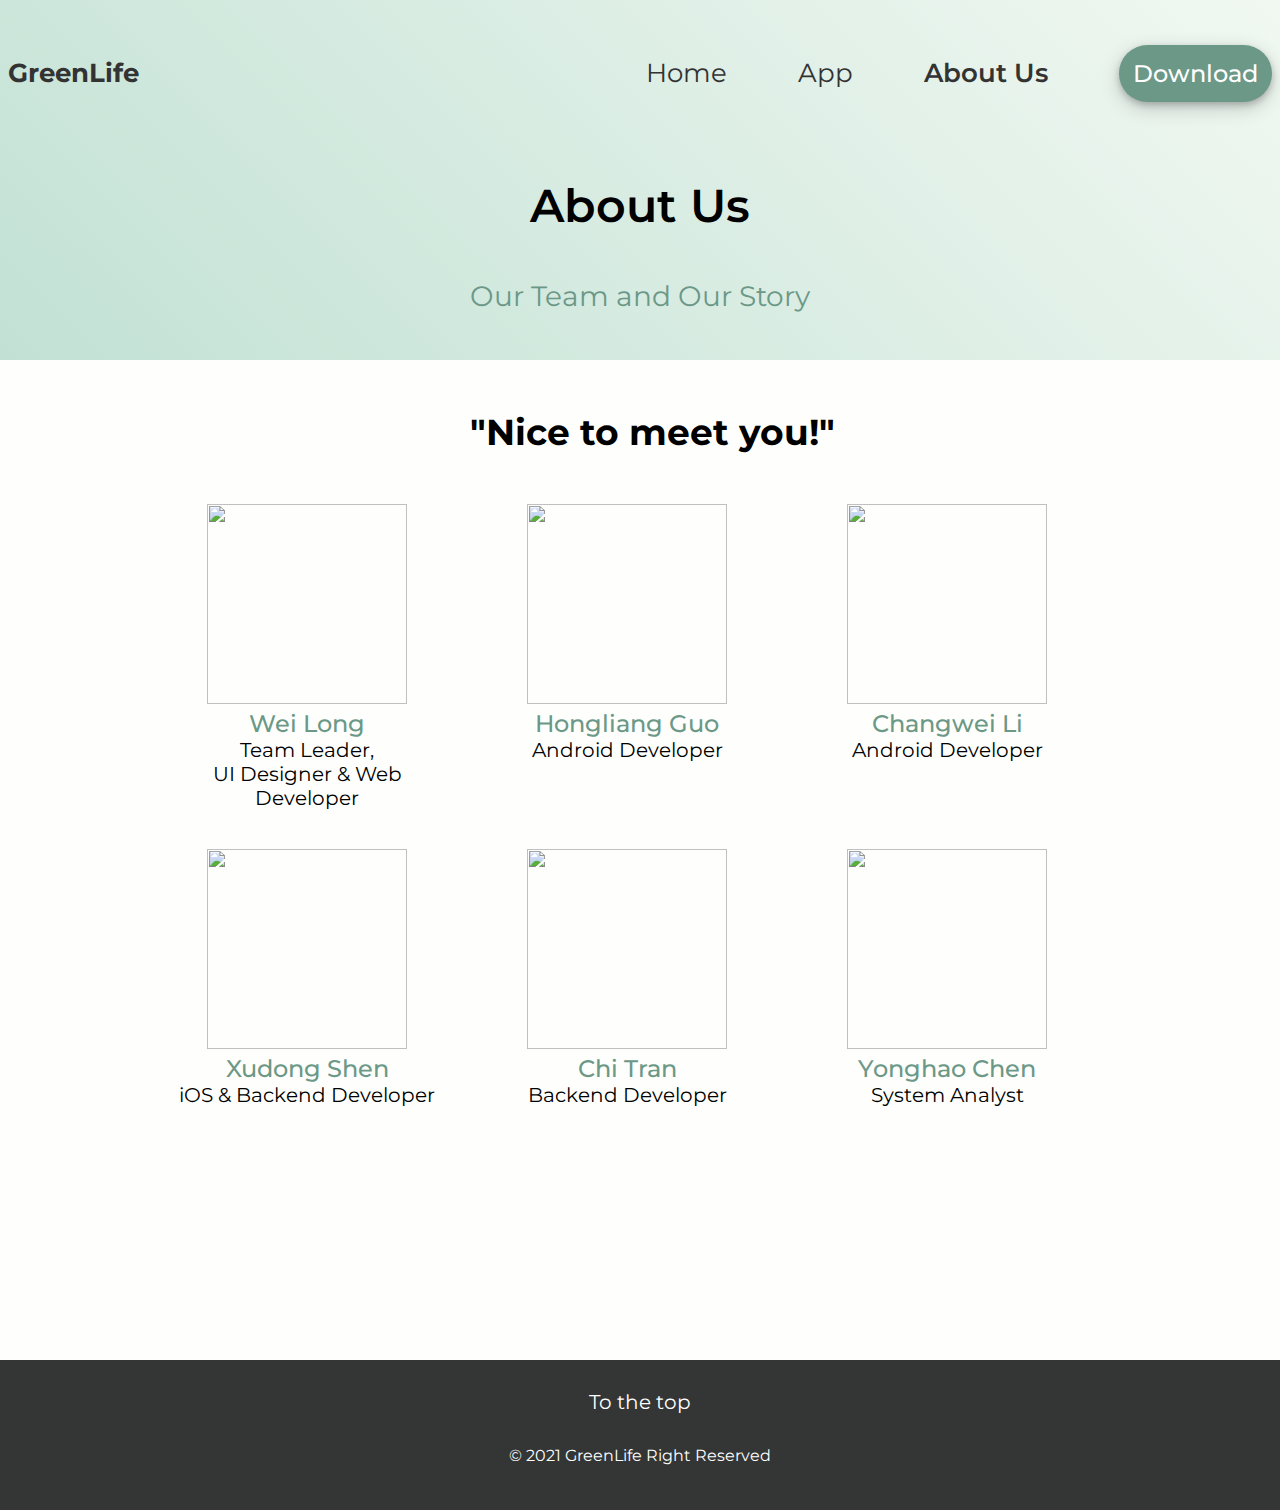
==== aboutus.html @ 53b72eca "Update aboutus.html" ====
<!DOCTYPE html>
<html lang="en">
<head>
    <meta charset="UTF-8">
    <meta http-equiv="X-UA-Compatible" content="IE=edge">
    <meta name="viewport" content="width=device-width, initial-scale=1.0">
    <title>GreenLife - About Us</title>
    <link rel="preconnect" href="https://fonts.googleapis.com"> 
    <link rel="preconnect" href="https://fonts.gstatic.com" crossorigin> 
    <link href="https://fonts.googleapis.com/css2?family=Montserrat:wght@300;400;500;600;700&display=swap" rel="stylesheet">
    <link rel="stylesheet" href="style.css">
</head>
<body>
    <div class="otherTopSection">
        <nav name="top" class="topNav">
            <span id="productName">GreenLife</span>
            <span id="othernavTitle1" class="navTitles"><a href="index.html">Home</a></span>
            <span class="navTitles"><a href="#">App</a></span>
            <span class="navTitles" id="highlight"><a href="#">About Us</a></span>
            <button id="download" class="navTitles" type="button" onclick="window.location.href='download.html'">Download</button>
        </nav>
        <p class="pageTitle">About Us</p>
        <span class="pageSubtitle">Our Team and Our Story</span>
    </div>
    <div id="aboutusBody" class="otherBody">
        <p class="greating">"Nice to meet you!"</p>
        <div class="firstRow">
            <div class="member1">
                <img src="" alt="">
                <p class="memberName">Wei Long</p>
                <p>Team Leader,<br>UI Designer & Web Developer</p>
            </div>
            <div class="member1">
                <img src="" alt="">
                <p class="memberName">Hongliang Guo</p>
                <p>Android Developer</p>
            </div>
            <div class="member3">
                <img src="" alt="">
                <p class="memberName">Changwei Li</p>
                <p>Android Developer</p>
            </div>
        </div>
        <div class="SecondRow">
            <div class="member4">
                <img src="" alt="">
                <p class="memberName">Xudong Shen</p>
                <p>iOS & Backend Developer</p>
            </div>
            <div class="member4">
                <img src="" alt="">
                <p class="memberName">Chi Tran</p>
                <p>Backend Developer</p>
            </div>
            <div class="member5">
                <img src="" alt="">
                <p class="memberName">Yonghao Chen</p>
                <p>System Analyst</p>
            </div>
        </div>
    </div>

    <div class="footer">
        <div><a class="goTop" href="#top">To the top</a></div>
        <p>&copy; 2021 GreenLife Right Reserved</p>
    </div>
</body>
</html>
---- style.css ----
*,
*:before,
*:after {
    margin: 0;
    padding: 0;
    box-sizing: border-box;
    -moz-box-sizing: border-box;
    -webkit-box-sizing: border-box;
}

body {
    font-family: 'Montserrat';
}

a {
    text-decoration: none;
    color: #333333;
}

a:hover {
    color: #6B9887;
}

#topSection {
    height: 750px;
    width: 100%;
    background: #C2E1D4;
    background: -webkit-linear-gradient(-135deg, #F1F8F2, #C2E1D4);
    background: linear-gradient(-135deg,#F1F8F2, #C2E1D4);
    overflow: hidden;
}

.otherTopSection {
    width: 100%;
    height: 360px;
    background: #C2E1D4;
    background: -webkit-linear-gradient(-135deg, #F1F8F2, #C2E1D4);
    background: linear-gradient(-135deg,#F1F8F2, #C2E1D4);
    text-align: center;
}

.topNav {
    font-size: 26px;
    padding-top: 45px;
    width: 100%;
    color: #333333;
    margin: 0 auto;
    display: inline-block;
    text-align: center;
}

#productName {
    font-weight: 700;
}

#headerImg {
    padding-left: 10%;
    padding-top: 35px;
    float: left;
    transform:scale(0.85);
    -ms-transform:scale(0.85);
    -webkit-transform:scale(0.85);
    -o-transform:scale(0.85);
    -moz-transform:scale(0.85);
}

#titleSection {
    padding-top: 185px;
    padding-left: 51%;
}

.subTitle {
    font-weight: 400;
    font-size: 32px;
    color: #6B9887;
    padding-bottom: 34px ;
}

.mainTitle {
    font-weight: 700;
    font-size: 50px;
    color: #333333;
}

.pageTitle {
    font-weight: 600;
    font-size: 46px;
    padding-top: 75px;
    padding-bottom: 45px;
    text-align: center;
}

.pageSubtitle {
    font-weight: 400;
    font-size: 28px;
    color: #6B9887;
    /*border-color: #6B9887;
    border-width: 0 0 3px 0;
    border-style: solid;*/
}

#navTitle1 {
    padding-left: 39%;
    font-weight: 600;
}

#othernavTitle1 {
    padding-left: 39%;
}

#highlight {
    font-weight: 600;
}

.navTitles {
    padding-right: 5%;
}

#download {
    background-color: #6B9887;
    color: #ffffff;
    border: none;
    border-radius: 40px;
    font-size: 24px;
    text-align: center;
    text-decoration: none;
    font-family: 'Montserrat';
    padding: 14px;
    font-weight: 500;
    box-shadow: 0 3px 6px 0 rgba(0, 0, 0, 0.2), 0 6px 20px 0 rgba(0, 0, 0, 0.19);
}

#otherdownload {
    background-color: #6B9887;
    color: #ffffff;
    border: none;
    border-radius: 40px;
    text-align: center;
    text-decoration: none;
    font-family: 'Montserrat';
    font-weight: 500;
    box-shadow: 0 3px 6px 0 rgba(0, 0, 0, 0.2), 0 6px 20px 0 rgba(0, 0, 0, 0.19);
    font-size: 22px;
    padding: 10px;
}

#download:hover {
    background-color: #558D77;
}

.bodySection {
    width: 100%;
    height: 700px;
    background-color: #FEFFFC;
}

.otherBody {
    width: 100%;
    background-color: #FEFFFC;
}

#aboutusBody {
    height: 1000px;
    text-align: center;
}

.greating {
    font-size: 36px;
    font-weight: 700;
    padding-top: 50px;
    padding-left: 2%;
    padding-bottom: 50px;
}

.firstRow {
    height: 300px;
    font-size: 20px;
    display: flex;            
    display: -webkit-flex;            
    justify-content: center;            
    align-items: center; 
    padding-bottom: 45px;
}

.member1 {
    height: 100%;
    width: 23%;
    float: left;
    margin-right: 2%;
}

.member3 {
    height: 100%;
    width: 23%;
    float: left;
    margin-right: 2%;
}

.SecondRow {
    height: 300px;
    font-size: 20px;
    display: flex;            
    display: -webkit-flex;            
    justify-content: center;            
    align-items: center; 
    padding-top: 45px;
    padding-bottom: 45px;
}

.member4 {
    height: 100%;
    width: 23%;
    float: left;
    margin-right: 2%;
}

.member5 {
    height: 100%;
    width: 23%;
    float: left;
    margin-right: 2%;
}

.firstRow img {
    height: 200px;
    width: 200px;
}

.SecondRow img {
    height: 200px;
    width: 200px;
}

.memberName {
    color: #6B9887;
    font-size: 24px;
    font-weight: 500;
}

.footer {
    height: 150px;
    width: 100%;
    background-color: #333635;
    color: #ffffff;
    text-align: center;
}

.goTop {
    z-index: 99;
    color: #ffffff;
    font-size: 20px;
}

div .goTop {
    display: flex;
    align-items: center;
    justify-content: center;
    padding-top: 30px;
    padding-bottom: 32px;
}

.otherTopNav {
    width: 100%;
    height: 91px;
    color: #333333;
    font-size: 24px; 
    display: inline-block;
    text-align: center;
    line-height: 57px;
    padding-top: 16px;
    background: #C2E1D4;
    background: -webkit-linear-gradient(-135deg, #F1F8F2, #C2E1D4);
    background: linear-gradient(-135deg,#F1F8F2, #C2E1D4);          
}

.downloadBody {
    height: 750px;
    width: 100%;
    text-align: center;
}
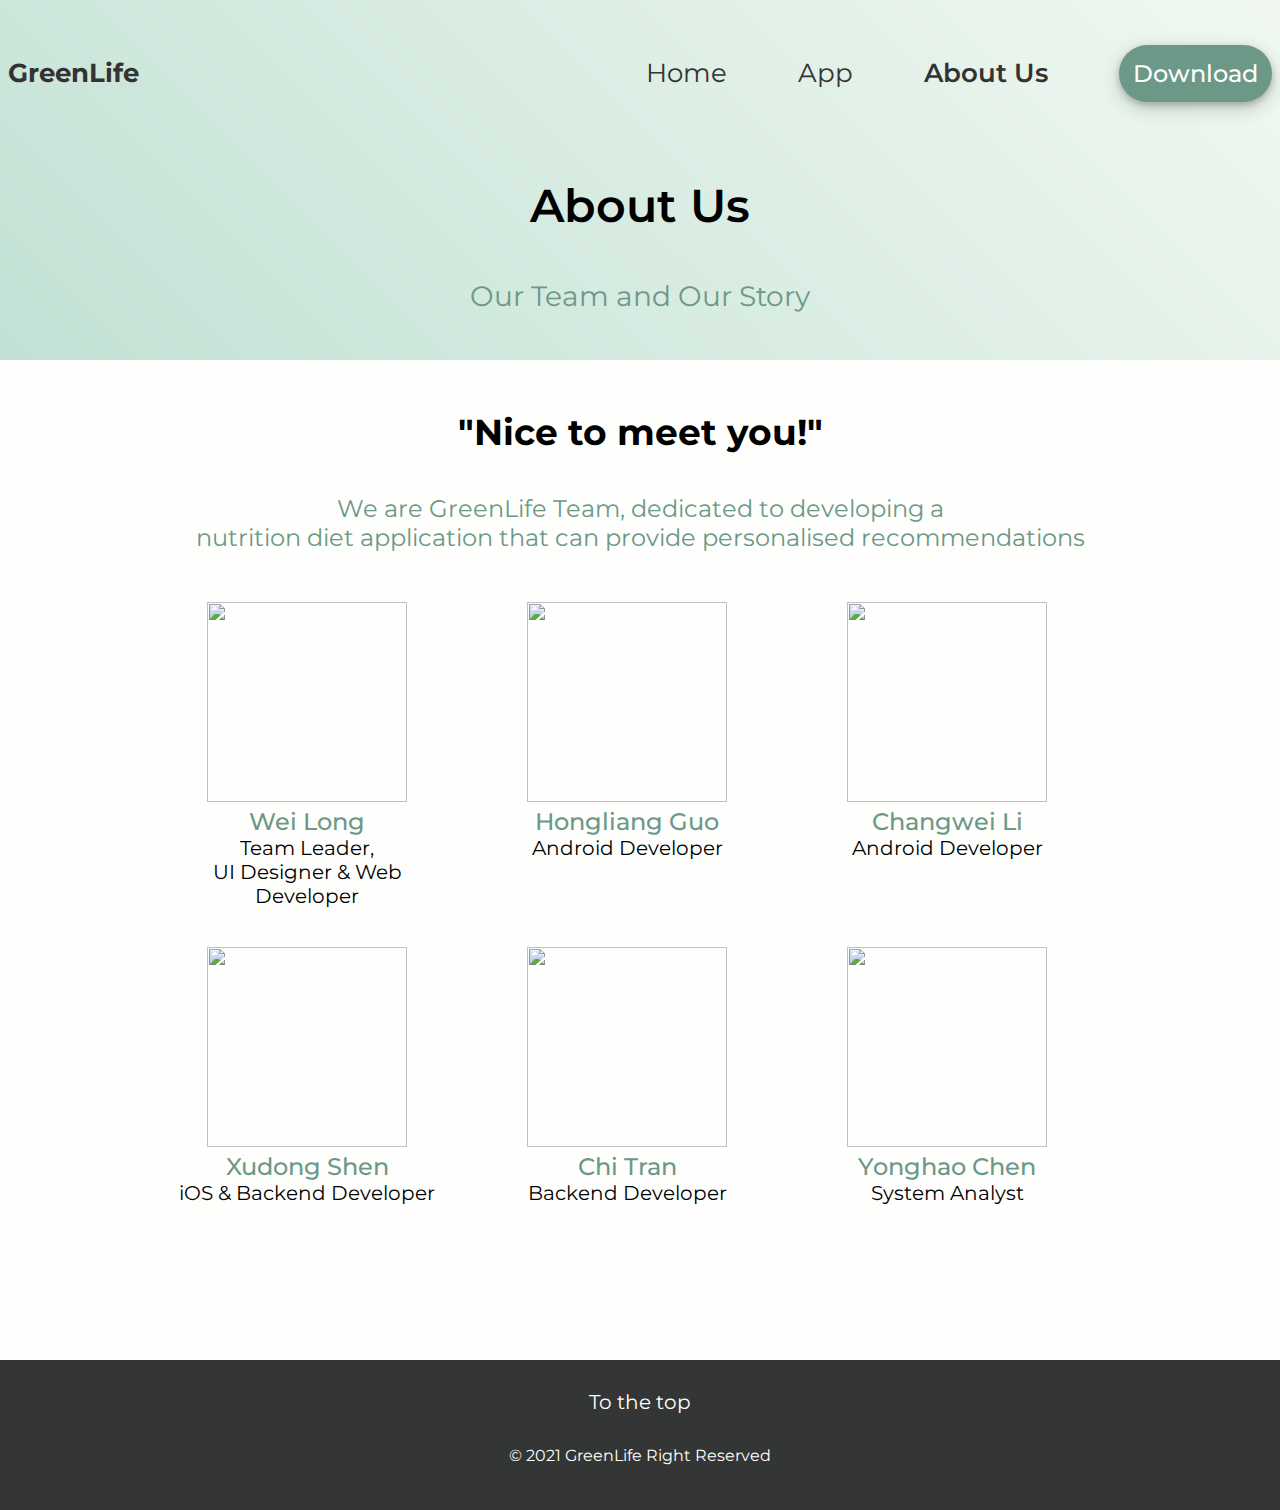
==== commit c7f0a328: "add about us" ====
--- a/aboutus.html
+++ b/aboutus.html
@@ -24,6 +24,8 @@
     </div>
     <div id="aboutusBody" class="otherBody">
         <p class="greating">"Nice to meet you!"</p>
+        <p class="ourTeam">We are GreenLife Team, dedicated to developing a<br>
+            nutrition diet application that can provide personalised recommendations</p>
         <div class="firstRow">
             <div class="member1">
                 <img src="" alt="">
--- a/style.css
+++ b/style.css
@@ -150,8 +150,9 @@
 
 .bodySection {
     width: 100%;
-    height: 700px;
+    height: auto;
     background-color: #FEFFFC;
+    text-align: center;
 }
 
 .otherBody {
@@ -168,8 +169,59 @@
     font-size: 36px;
     font-weight: 700;
     padding-top: 50px;
-    padding-left: 2%;
+    padding-bottom: 40px;
+}
+
+.homeIntro {
+    font-size: 28px;
+    font-weight: 500;
+    padding-top: 50px;
+    padding-bottom: 60px;
+}
+
+.group1 {
+    height: 300px;
+    display: flex;            
+    display: -webkit-flex;            
+    justify-content: center;            
+    align-items: center; 
     padding-bottom: 50px;
+    font-size: 26px;
+    font-weight: 400;
+}
+
+.group1 img {
+    padding-left: 40px;
+}
+
+.group2 {
+    height: 300px;
+    display: flex;            
+    display: -webkit-flex;            
+    justify-content: center;            
+    align-items: center; 
+    padding-bottom: 50px;
+    font-size: 26px;
+    font-weight: 400;
+}
+
+.group2 p {
+    padding-left: 40px;
+}
+
+.group3 {
+    height: 300px;
+    display: flex;            
+    display: -webkit-flex;            
+    justify-content: center;            
+    align-items: center; 
+    padding-bottom: 50px;
+    font-size: 26px;
+    font-weight: 400;
+}
+
+.group3 img {
+    padding-left: 40px;
 }
 
 .firstRow {
@@ -227,6 +279,11 @@
 }
 
 .SecondRow img {
+    height: 200px;
+    width: 200px;
+}
+
+.bodySection img {
     height: 200px;
     width: 200px;
 }
@@ -277,4 +334,11 @@
     height: 750px;
     width: 100%;
     text-align: center;
+}
+
+.ourTeam {
+    font-size: 24px;
+    color: #6B9887;
+    font-weight: 400;
+    padding-bottom: 50px;
 }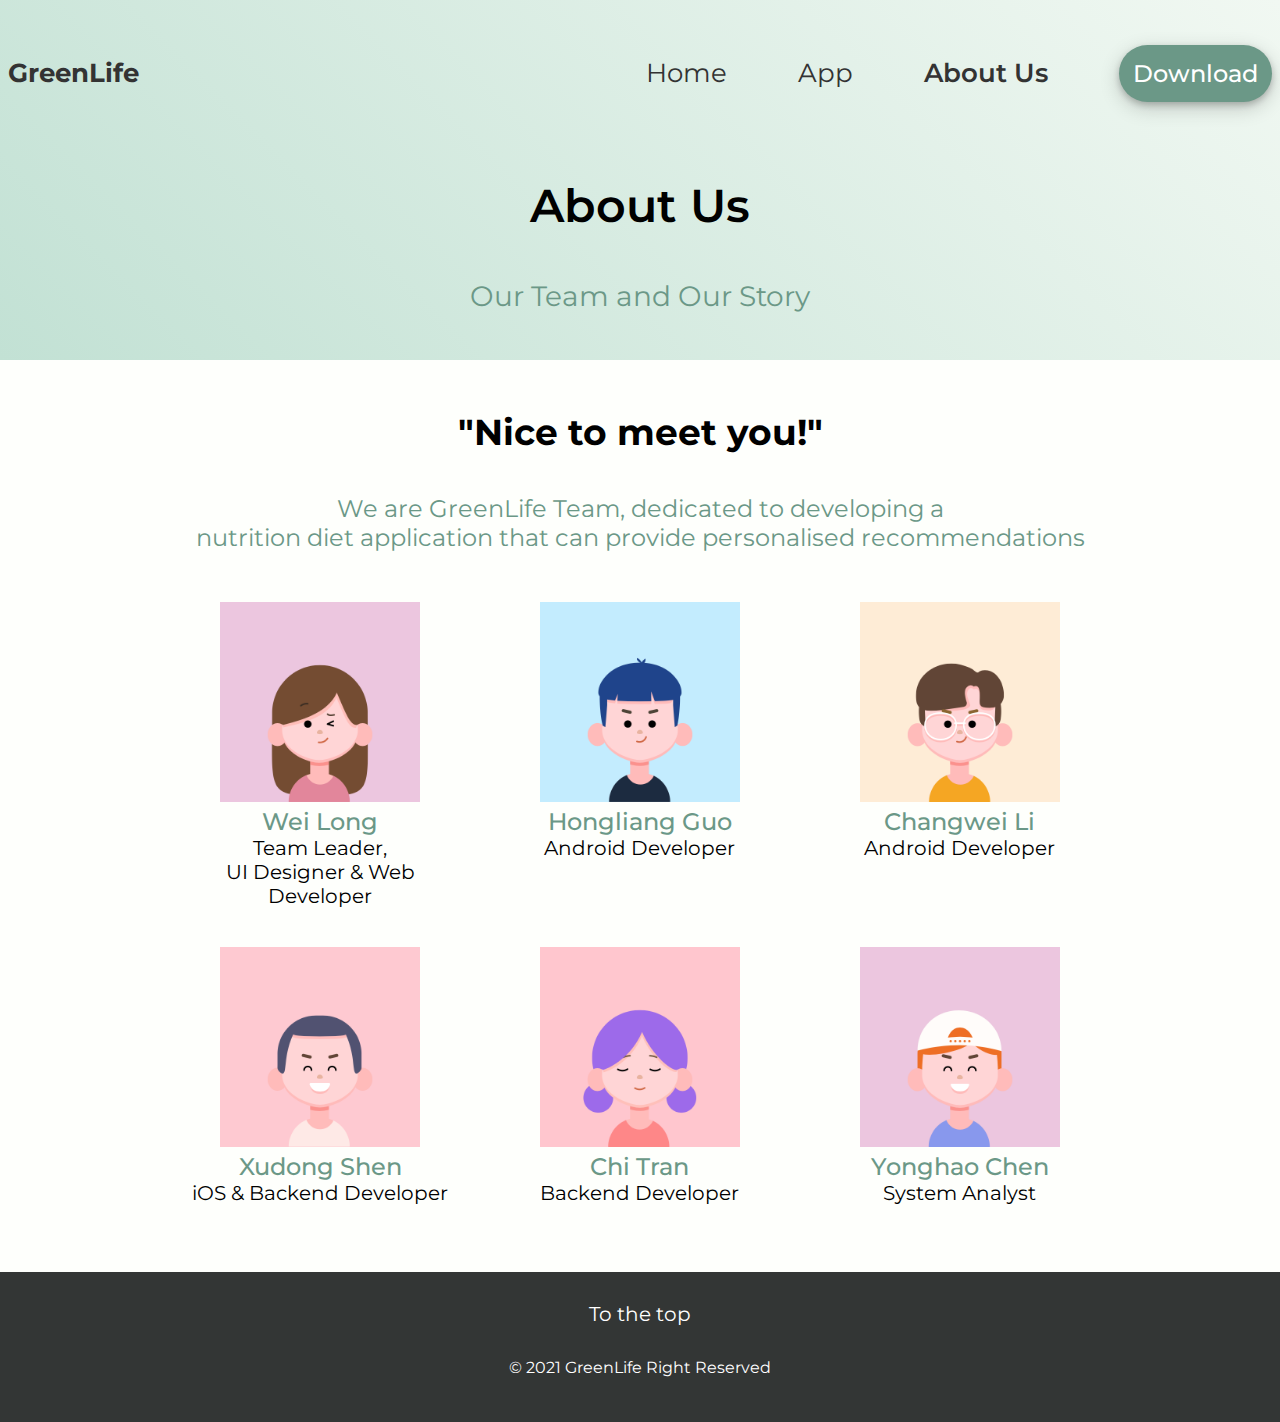
==== commit 591091de: "updated download" ====
--- a/aboutus.html
+++ b/aboutus.html
@@ -28,34 +28,34 @@
             nutrition diet application that can provide personalised recommendations</p>
         <div class="firstRow">
             <div class="member1">
-                <img src="" alt="">
+                <img src="Image/wl.png" alt="">
                 <p class="memberName">Wei Long</p>
                 <p>Team Leader,<br>UI Designer & Web Developer</p>
             </div>
             <div class="member1">
-                <img src="" alt="">
+                <img src="Image/gl.png" alt="">
                 <p class="memberName">Hongliang Guo</p>
                 <p>Android Developer</p>
             </div>
             <div class="member3">
-                <img src="" alt="">
+                <img src="Image/cl.png" alt="">
                 <p class="memberName">Changwei Li</p>
                 <p>Android Developer</p>
             </div>
         </div>
         <div class="SecondRow">
             <div class="member4">
-                <img src="" alt="">
+                <img src="Image/xs.png" alt="">
                 <p class="memberName">Xudong Shen</p>
                 <p>iOS & Backend Developer</p>
             </div>
             <div class="member4">
-                <img src="" alt="">
+                <img src="Image/ct.png" alt="">
                 <p class="memberName">Chi Tran</p>
                 <p>Backend Developer</p>
             </div>
             <div class="member5">
-                <img src="" alt="">
+                <img src="Image/c.png" alt="">
                 <p class="memberName">Yonghao Chen</p>
                 <p>System Analyst</p>
             </div>
--- a/style.css
+++ b/style.css
@@ -94,9 +94,6 @@
     font-weight: 400;
     font-size: 28px;
     color: #6B9887;
-    /*border-color: #6B9887;
-    border-width: 0 0 3px 0;
-    border-style: solid;*/
 }
 
 #navTitle1 {
@@ -158,10 +155,13 @@
 .otherBody {
     width: 100%;
     background-color: #FEFFFC;
+    height: auto;
+    text-align: center;
+    padding-bottom: 70px;
 }
 
 #aboutusBody {
-    height: 1000px;
+    height: auto;
     text-align: center;
 }
 
@@ -245,7 +245,6 @@
     height: 100%;
     width: 23%;
     float: left;
-    margin-right: 2%;
 }
 
 .SecondRow {
@@ -270,7 +269,6 @@
     height: 100%;
     width: 23%;
     float: left;
-    margin-right: 2%;
 }
 
 .firstRow img {
@@ -316,29 +314,47 @@
     padding-bottom: 32px;
 }
 
-.otherTopNav {
-    width: 100%;
-    height: 91px;
-    color: #333333;
-    font-size: 24px; 
-    display: inline-block;
-    text-align: center;
-    line-height: 57px;
-    padding-top: 16px;
-    background: #C2E1D4;
-    background: -webkit-linear-gradient(-135deg, #F1F8F2, #C2E1D4);
-    background: linear-gradient(-135deg,#F1F8F2, #C2E1D4);          
-}
-
-.downloadBody {
-    height: 750px;
-    width: 100%;
-    text-align: center;
-}
-
 .ourTeam {
     font-size: 24px;
     color: #6B9887;
     font-weight: 400;
     padding-bottom: 50px;
+}
+
+.ver img {
+    width: 200px;
+    height: 200px;
+}
+
+.ver {
+    font-size: 18px;
+    font-weight: 500;
+    padding-top: 50px;
+}
+
+.ver a {
+    background-color: #6B9887;
+    color: #ffffff;
+    padding: 14px;
+    border: none;
+    border-radius: 40px;
+    box-shadow: 0 3px 6px 0 rgba(0, 0, 0, 0.2), 0 6px 20px 0 rgba(0, 0, 0, 0.19);
+}
+
+.ver a img {
+    width: 22px;
+    height: 22px;
+    padding-right: 5px;
+}
+
+#downloadBody {
+    display: flex;            
+    display: -webkit-flex;            
+    justify-content: center;            
+    align-items: center;
+}
+
+#an {
+    float: left;
+    margin-right: 3%;
 }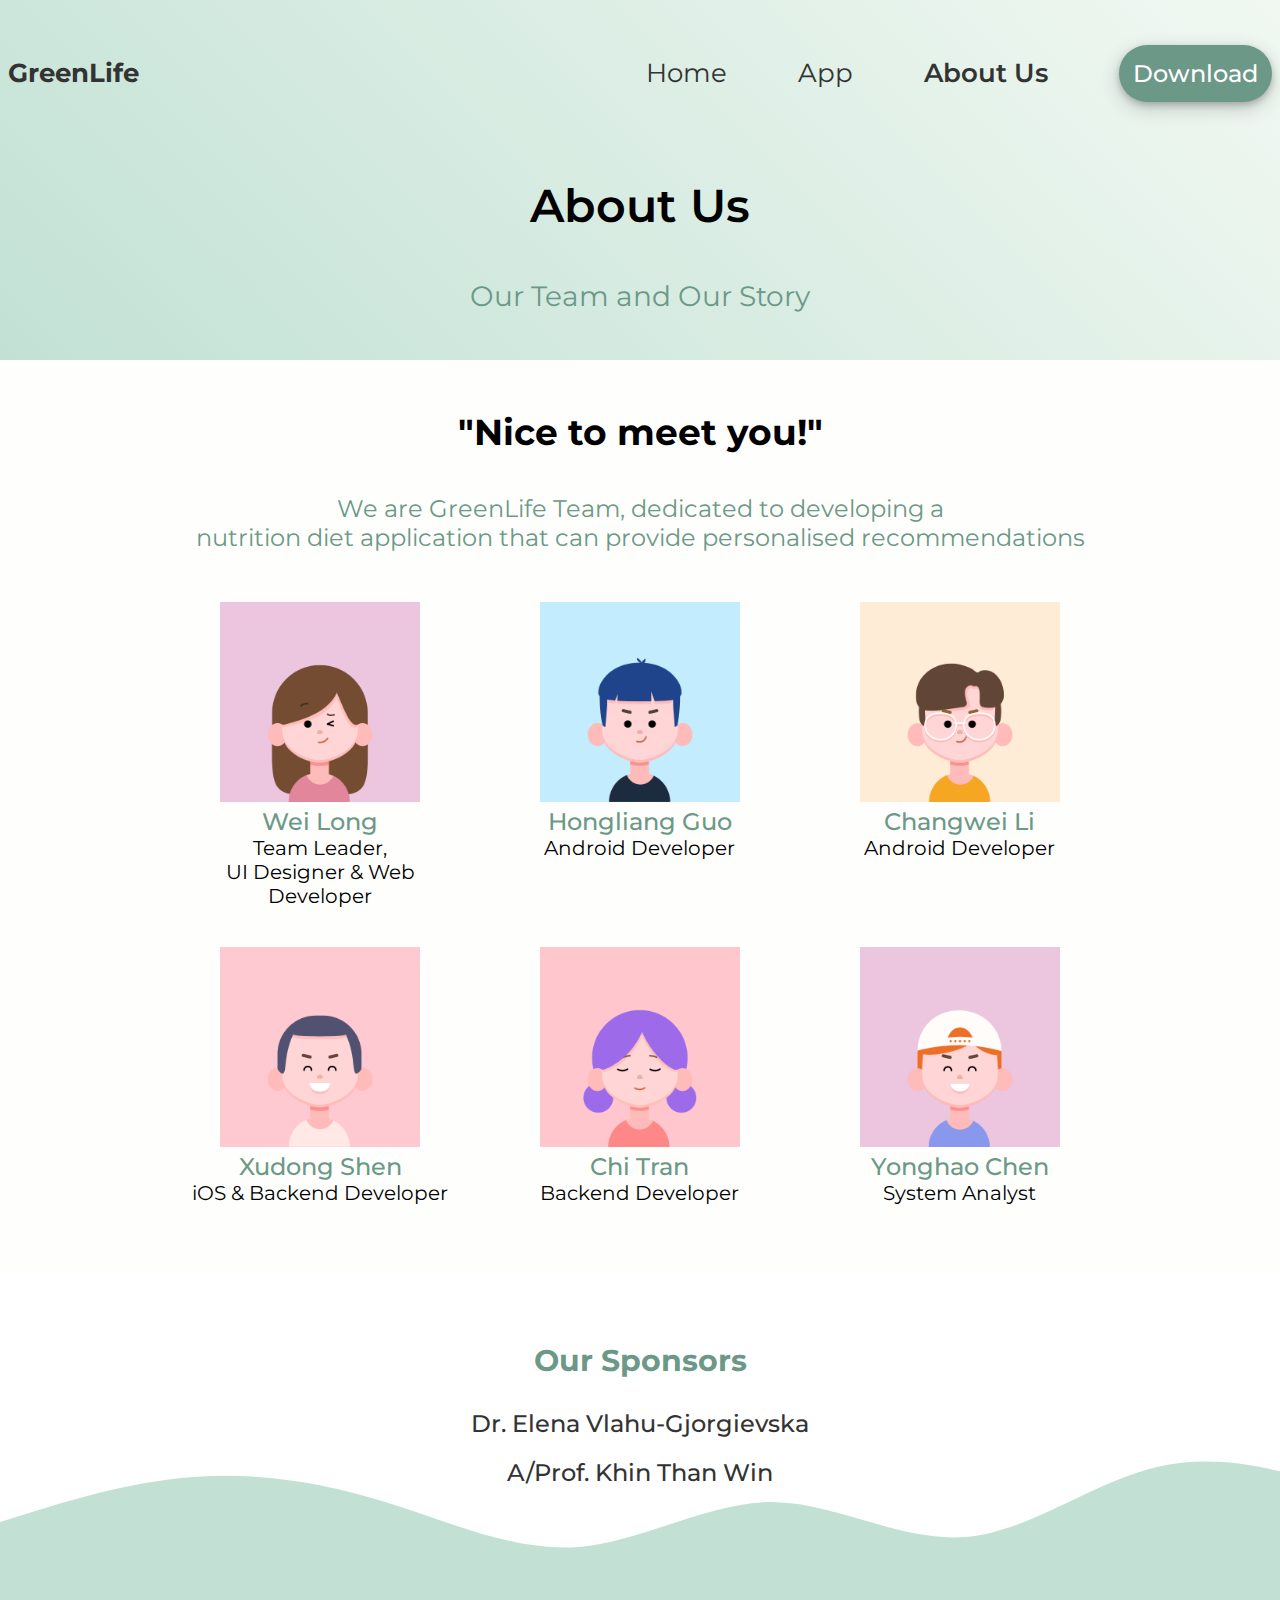
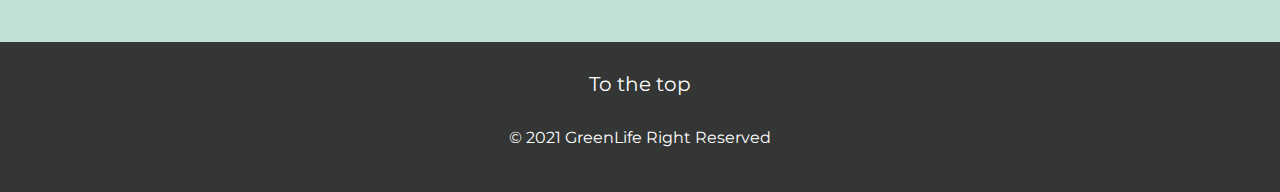
==== commit d1ee7dc1: "add content" ====
--- a/aboutus.html
+++ b/aboutus.html
@@ -11,12 +11,13 @@
     <link rel="stylesheet" href="style.css">
 </head>
 <body>
+    <!--Todo: add stakeholders information-->
     <div class="otherTopSection">
         <nav name="top" class="topNav">
             <span id="productName">GreenLife</span>
             <span id="othernavTitle1" class="navTitles"><a href="index.html">Home</a></span>
-            <span class="navTitles"><a href="#">App</a></span>
-            <span class="navTitles" id="highlight"><a href="#">About Us</a></span>
+            <span class="navTitles"><a href="app.html">App</a></span>
+            <span class="navTitles" id="highlight"><a href="aboutus.html">About Us</a></span>
             <button id="download" class="navTitles" type="button" onclick="window.location.href='download.html'">Download</button>
         </nav>
         <p class="pageTitle">About Us</p>
@@ -61,7 +62,11 @@
             </div>
         </div>
     </div>
-
+    <div class="sponsorSec">
+        <p class="ourSponsors">Our Sponsors</p>
+        <p class="sponsorName">Dr. Elena Vlahu-Gjorgievska</p>
+        <p class="sponsorName">A/Prof. Khin Than Win</p>
+    </div>
     <div class="footer">
         <div><a class="goTop" href="#top">To the top</a></div>
         <p>&copy; 2021 GreenLife Right Reserved</p>
--- a/style.css
+++ b/style.css
@@ -177,6 +177,7 @@
     font-weight: 500;
     padding-top: 50px;
     padding-bottom: 60px;
+    color: #6B9887;
 }
 
 .group1 {
@@ -290,6 +291,27 @@
     color: #6B9887;
     font-size: 24px;
     font-weight: 500;
+}
+
+.sponsorName {
+    color: #333333;
+    font-size: 24px;
+    font-weight: 500;
+    padding-bottom: 20px;
+}
+
+.ourSponsors {
+    color: #6B9887;
+    font-size: 30px;
+    font-weight: 700;
+    padding-bottom: 30px;
+}
+
+.versionTitle {
+    color: #6B9887;
+    font-size: 24px;
+    font-weight: 600;
+    padding-bottom: 10px;
 }
 
 .footer {
@@ -329,22 +351,14 @@
 .ver {
     font-size: 18px;
     font-weight: 500;
-    padding-top: 50px;
-}
-
-.ver a {
-    background-color: #6B9887;
-    color: #ffffff;
-    padding: 14px;
-    border: none;
-    border-radius: 40px;
-    box-shadow: 0 3px 6px 0 rgba(0, 0, 0, 0.2), 0 6px 20px 0 rgba(0, 0, 0, 0.19);
-}
-
-.ver a img {
+    padding-top: 25px;
+}
+
+#downloadicon1, #downloadicon2 {
     width: 22px;
     height: 22px;
     padding-right: 5px;
+    display: inline;
 }
 
 #downloadBody {
@@ -356,5 +370,22 @@
 
 #an {
     float: left;
-    margin-right: 3%;
+    margin-right: 7%;
+}
+
+#downloadIntro {
+    display: block;
+    width: 100%;
+    padding-top: 55px;
+    color: #333333;
+    font-weight: 600;
+}
+
+.sponsorSec{
+    width: 100%;
+    margin-top: 70px;
+    background-image: url("Image/wave.svg");
+    height: 300px;
+    text-align: center;
+    background-size: cover;
 }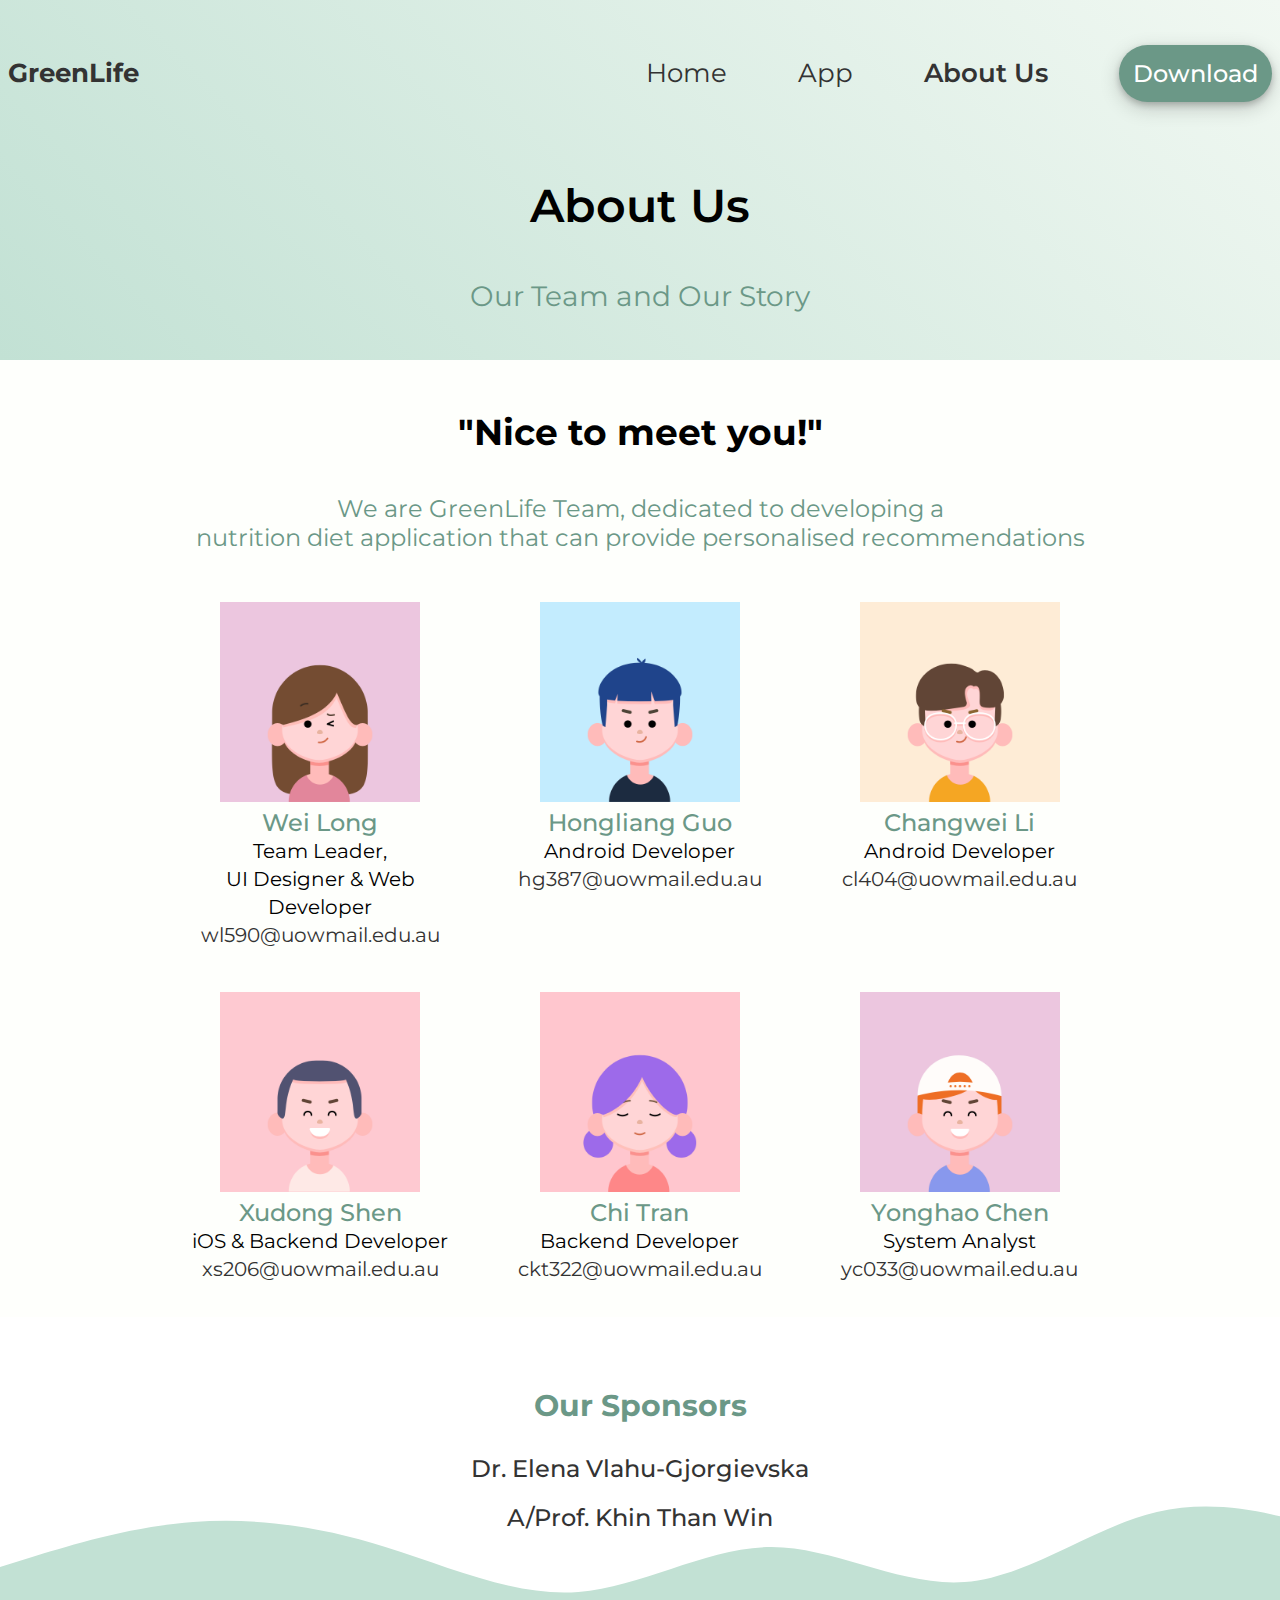
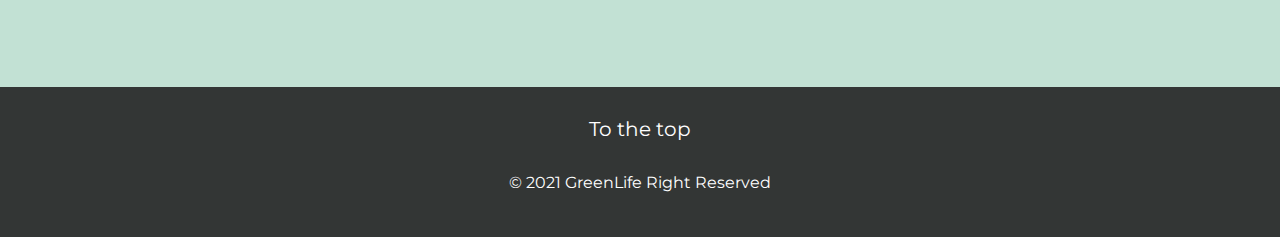
==== commit 3e3aa3c4: "update download, header" ====
--- a/aboutus.html
+++ b/aboutus.html
@@ -14,7 +14,7 @@
     <!--Todo: add stakeholders information-->
     <div class="otherTopSection">
         <nav name="top" class="topNav">
-            <span id="productName">GreenLife</span>
+            <span id="productName"><a href="index.html">GreenLife</a></span>
             <span id="othernavTitle1" class="navTitles"><a href="index.html">Home</a></span>
             <span class="navTitles"><a href="app.html">App</a></span>
             <span class="navTitles" id="highlight"><a href="aboutus.html">About Us</a></span>
@@ -32,16 +32,19 @@
                 <img src="Image/wl.png" alt="">
                 <p class="memberName">Wei Long</p>
                 <p>Team Leader,<br>UI Designer & Web Developer</p>
+                <p><a href="mailto:wl590@uowmail.edu.au">wl590@uowmail.edu.au</a></p>
             </div>
             <div class="member1">
                 <img src="Image/gl.png" alt="">
                 <p class="memberName">Hongliang Guo</p>
                 <p>Android Developer</p>
+                <p><a href="mailto:hg387@uowmail.edu.au">hg387@uowmail.edu.au</a></p>
             </div>
             <div class="member3">
                 <img src="Image/cl.png" alt="">
                 <p class="memberName">Changwei Li</p>
                 <p>Android Developer</p>
+                <p><a href="mailto:cl404@uowmail.edu.au">cl404@uowmail.edu.au</a></p>
             </div>
         </div>
         <div class="SecondRow">
@@ -49,16 +52,19 @@
                 <img src="Image/xs.png" alt="">
                 <p class="memberName">Xudong Shen</p>
                 <p>iOS & Backend Developer</p>
+                <p><a href="mailto:xs206@uowmail.edu.au">xs206@uowmail.edu.au</a></p>
             </div>
             <div class="member4">
                 <img src="Image/ct.png" alt="">
                 <p class="memberName">Chi Tran</p>
                 <p>Backend Developer</p>
+                <p><a href="mailto:ckt322@uowmail.edu.au">ckt322@uowmail.edu.au</a></p>
             </div>
             <div class="member5">
                 <img src="Image/c.png" alt="">
                 <p class="memberName">Yonghao Chen</p>
                 <p>System Analyst</p>
+                <p><a href="mailto:yc033@uowmail.edu.au">yc033@uowmail.edu.au</a></p>
             </div>
         </div>
     </div>
--- a/style.css
+++ b/style.css
@@ -178,51 +178,39 @@
     padding-top: 50px;
     padding-bottom: 60px;
     color: #6B9887;
-}
-
-.group1 {
-    height: 300px;
+    line-height: 40px;
+}
+
+.group1, .group2 {
+    height: 350px;
     display: flex;            
     display: -webkit-flex;            
     justify-content: center;            
     align-items: center; 
     padding-bottom: 50px;
-    font-size: 26px;
-    font-weight: 400;
+    font-size: 18px;
+    font-weight: 500;
+    text-align: left;
+    line-height: 28px;
+}
+
+.bodySection span {
+    font-size: 24px;
+    color: #6B9887;
+    line-height: 30px;
+    font-weight: 600;
+    padding-bottom: 20px;
 }
 
 .group1 img {
-    padding-left: 40px;
-}
-
-.group2 {
-    height: 300px;
-    display: flex;            
-    display: -webkit-flex;            
-    justify-content: center;            
-    align-items: center; 
-    padding-bottom: 50px;
-    font-size: 26px;
-    font-weight: 400;
-}
+    margin-left: 120px;
+    height: 100%;
+}
+
+
 
 .group2 p {
-    padding-left: 40px;
-}
-
-.group3 {
-    height: 300px;
-    display: flex;            
-    display: -webkit-flex;            
-    justify-content: center;            
-    align-items: center; 
-    padding-bottom: 50px;
-    font-size: 26px;
-    font-weight: 400;
-}
-
-.group3 img {
-    padding-left: 40px;
+    margin-left: 120px;
 }
 
 .firstRow {
@@ -232,7 +220,7 @@
     display: -webkit-flex;            
     justify-content: center;            
     align-items: center; 
-    padding-bottom: 45px;
+    margin-bottom: 45px;
 }
 
 .member1 {
@@ -240,12 +228,14 @@
     width: 23%;
     float: left;
     margin-right: 2%;
+    line-height: 28px;
 }
 
 .member3 {
     height: 100%;
     width: 23%;
     float: left;
+    line-height: 28px;
 }
 
 .SecondRow {
@@ -264,12 +254,14 @@
     width: 23%;
     float: left;
     margin-right: 2%;
+    line-height: 28px;
 }
 
 .member5 {
     height: 100%;
     width: 23%;
     float: left;
+    line-height: 28px;
 }
 
 .firstRow img {
@@ -283,8 +275,7 @@
 }
 
 .bodySection img {
-    height: 200px;
-    width: 200px;
+    height: 250px;
 }
 
 .memberName {
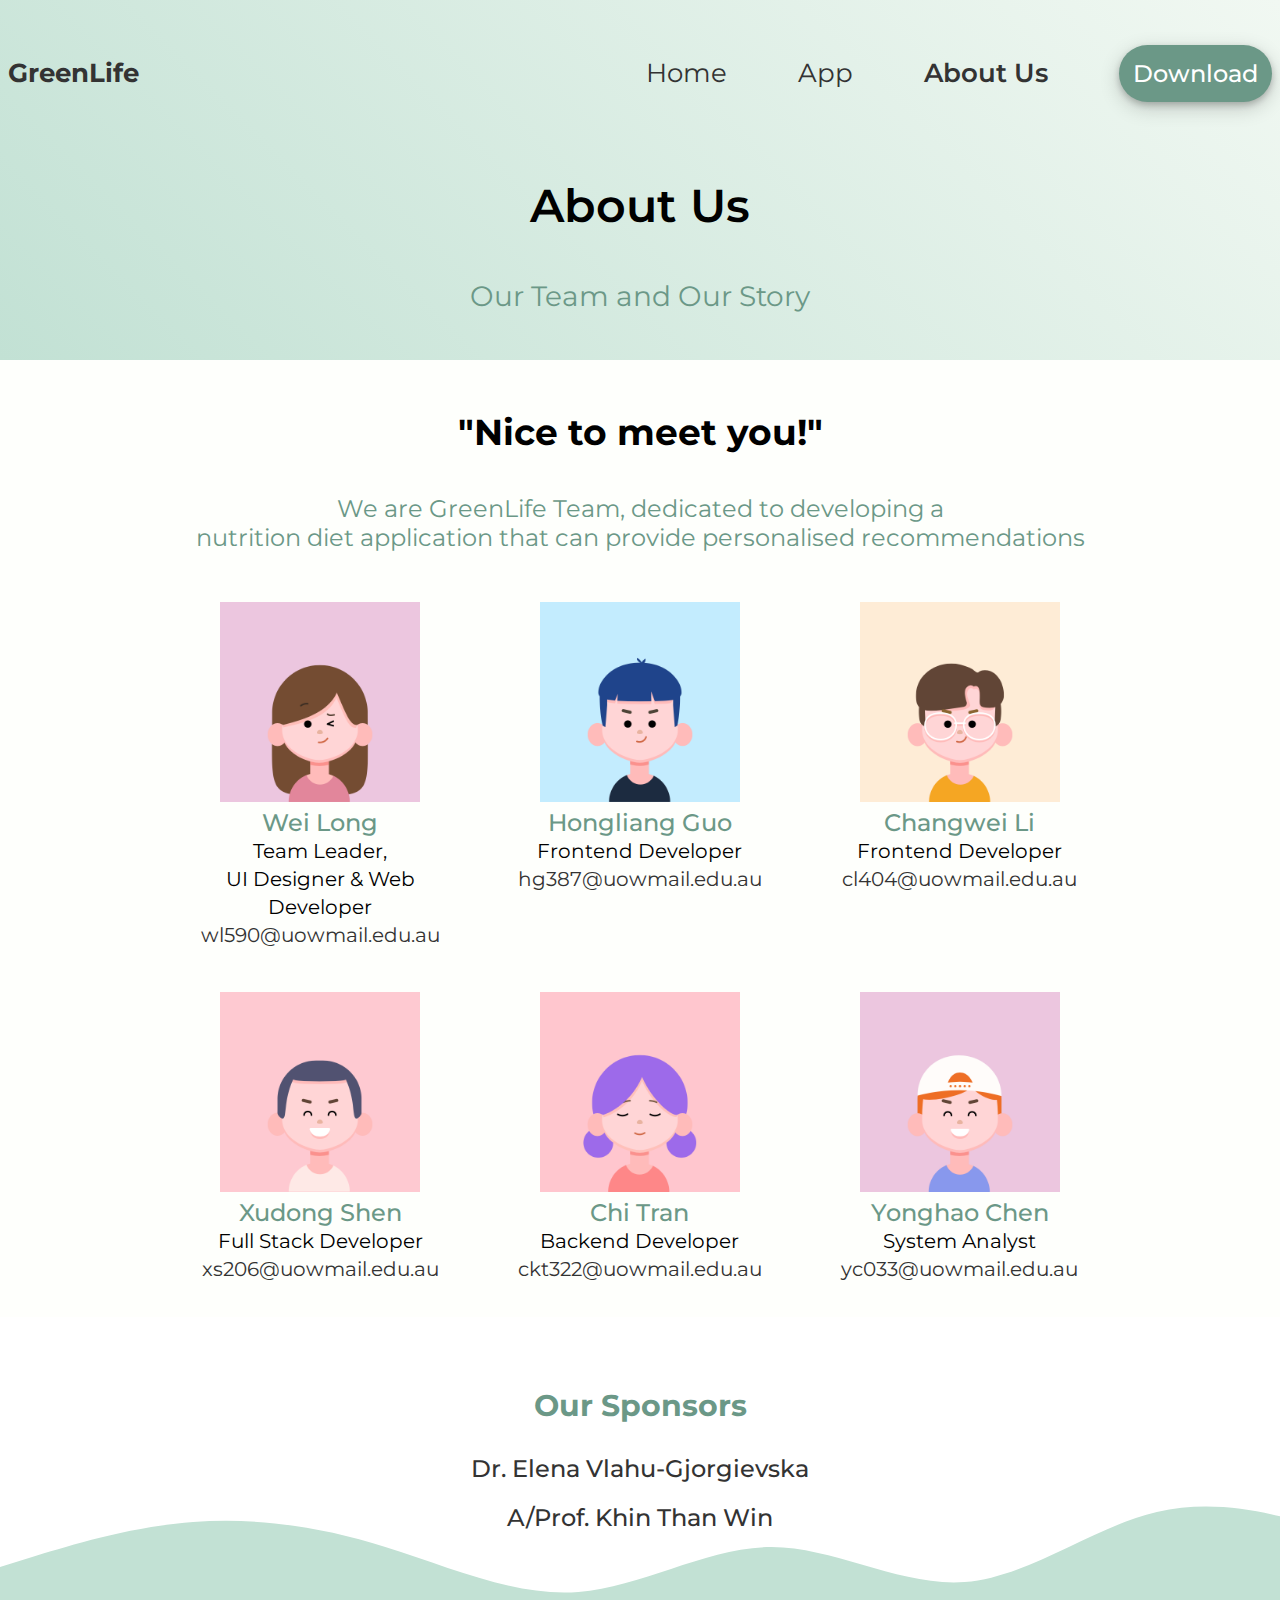
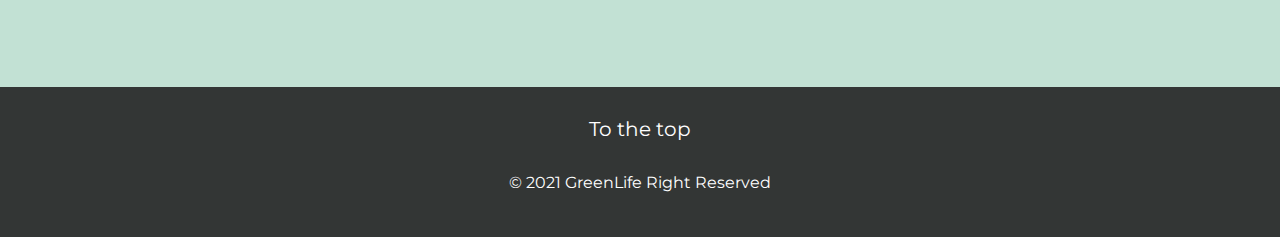
==== commit c8380563: "update ios" ====
--- a/aboutus.html
+++ b/aboutus.html
@@ -37,13 +37,13 @@
             <div class="member1">
                 <img src="Image/gl.png" alt="">
                 <p class="memberName">Hongliang Guo</p>
-                <p>Android Developer</p>
+                <p>Frontend Developer</p>
                 <p><a href="mailto:hg387@uowmail.edu.au">hg387@uowmail.edu.au</a></p>
             </div>
             <div class="member3">
                 <img src="Image/cl.png" alt="">
                 <p class="memberName">Changwei Li</p>
-                <p>Android Developer</p>
+                <p>Frontend Developer</p>
                 <p><a href="mailto:cl404@uowmail.edu.au">cl404@uowmail.edu.au</a></p>
             </div>
         </div>
@@ -51,7 +51,7 @@
             <div class="member4">
                 <img src="Image/xs.png" alt="">
                 <p class="memberName">Xudong Shen</p>
-                <p>iOS & Backend Developer</p>
+                <p>Full Stack Developer</p>
                 <p><a href="mailto:xs206@uowmail.edu.au">xs206@uowmail.edu.au</a></p>
             </div>
             <div class="member4">
